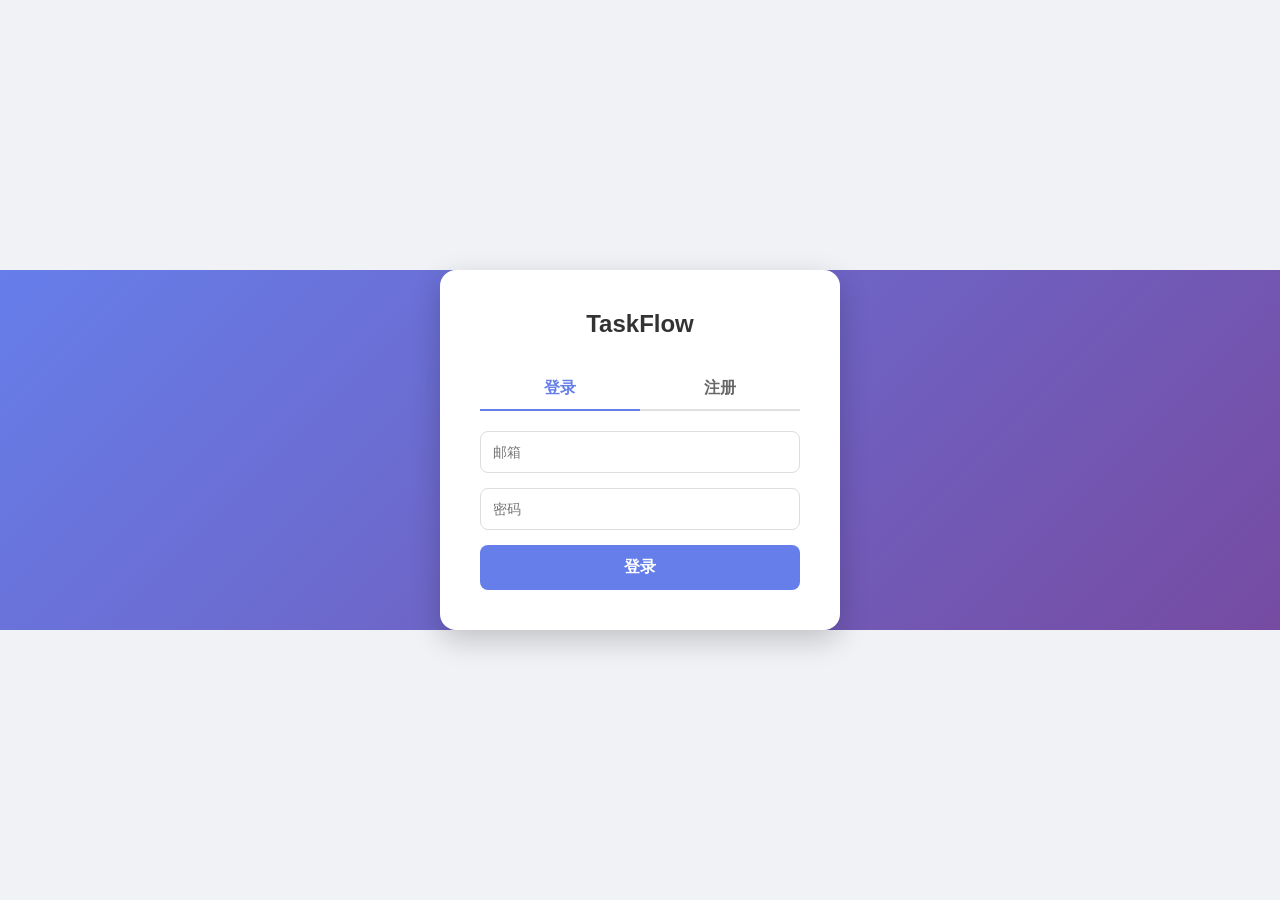
==== frontend/login.html @ 15413baa "简易前端搭建完成" ====
<!DOCTYPE html>
<html lang="zh">
<head>
    <meta charset="UTF-8">
    <meta name="viewport" content="width=device-width, initial-scale=1.0">
    <title>登录 · TaskFlow</title>
    <link rel="stylesheet" href="css/style.css">
</head>
<body>
    <div class="auth-container">
        <div class="auth-card">
            <h2>TaskFlow</h2>
            <div class="auth-tabs">
                <div class="auth-tab active" data-tab="login">登录</div>
                <div class="auth-tab" data-tab="register">注册</div>
            </div>
            <div class="auth-form" id="login-form" style="display: block;">
                <input type="email" id="login-email" placeholder="邮箱" required>
                <input type="password" id="login-password" placeholder="密码" required>
                <button id="login-btn">登录</button>
                <div class="error-msg" id="login-error"></div>
            </div>
            <div class="auth-form" id="register-form" style="display: none;">
                <input type="email" id="register-email" placeholder="邮箱" required>
                <input type="text" id="register-username" placeholder="用户名" required>
                <input type="password" id="register-password" placeholder="密码" required>
                <button id="register-btn">注册</button>
                <div class="error-msg" id="register-error"></div>
            </div>
        </div>
    </div>
    <script type="module" src="js/auth.js"></script>
    <script type="module">
        import { login, register } from './js/auth.js';

        // 如果已登录，直接跳转到任务页
        if (localStorage.getItem('access_token')) {
            window.location.href = '/tasks.html';
        }

        // 选项卡切换
        document.querySelectorAll('.auth-tab').forEach(tab => {
            tab.addEventListener('click', (e) => {
                document.querySelectorAll('.auth-tab').forEach(t => t.classList.remove('active'));
                e.target.classList.add('active');
                const tabName = e.target.dataset.tab;
                document.getElementById('login-form').style.display = tabName === 'login' ? 'block' : 'none';
                document.getElementById('register-form').style.display = tabName === 'register' ? 'block' : 'none';
            });
        });

        document.getElementById('login-btn').addEventListener('click', async () => {
            const email = document.getElementById('login-email').value;
            const password = document.getElementById('login-password').value;
            const errorDiv = document.getElementById('login-error');
            const result = await login(email, password);
            if (result.success) {
                window.location.href = '/tasks.html';
            } else {
                errorDiv.textContent = result.error;
            }
        });

        document.getElementById('register-btn').addEventListener('click', async () => {
            const email = document.getElementById('register-email').value;
            const username = document.getElementById('register-username').value;
            const password = document.getElementById('register-password').value;
            const errorDiv = document.getElementById('register-error');
            const result = await register(email, username, password);
            if (result.success) {
                window.location.href = '/tasks.html';
            } else {
                errorDiv.textContent = result.error;
            }
        });
    </script>
</body>
</html>
---- frontend/css/style.css ----
* {
    box-sizing: border-box;
    margin: 0;
    padding: 0;
}

body {
    font-family: 'Segoe UI', Tahoma, Geneva, Verdana, sans-serif;
    background: #f0f2f5;
    height: 100vh;
    display: flex;
    justify-content: center;
    align-items: center;
}

#app {
    width: 100%;
    max-width: 1200px;
    height: 90vh;
    background: white;
    border-radius: 16px;
    box-shadow: 0 4px 20px rgba(0, 0, 0, 0.1);
    display: flex;
    flex-direction: column;
    overflow: hidden;
}

/* 登录/注册页 */
.auth-container {
    flex: 1;
    display: flex;
    justify-content: center;
    align-items: center;
    background: linear-gradient(135deg, #667eea 0%, #764ba2 100%);
}

.auth-card {
    background: white;
    padding: 40px;
    border-radius: 16px;
    width: 400px;
    box-shadow: 0 10px 30px rgba(0, 0, 0, 0.2);
}

.auth-card h2 {
    text-align: center;
    margin-bottom: 30px;
    color: #333;
}

.auth-tabs {
    display: flex;
    margin-bottom: 20px;
    border-bottom: 2px solid #e0e0e0;
}

.auth-tab {
    flex: 1;
    text-align: center;
    padding: 10px;
    cursor: pointer;
    font-weight: bold;
    color: #666;
    transition: all 0.2s;
}

.auth-tab.active {
    color: #667eea;
    border-bottom: 2px solid #667eea;
    margin-bottom: -2px;
}

.auth-form input {
    width: 100%;
    padding: 12px;
    margin-bottom: 15px;
    border: 1px solid #ddd;
    border-radius: 8px;
    font-size: 14px;
}

.auth-form button {
    width: 100%;
    padding: 12px;
    background: #667eea;
    color: white;
    border: none;
    border-radius: 8px;
    font-size: 16px;
    font-weight: bold;
    cursor: pointer;
    transition: background 0.2s;
}

.auth-form button:hover {
    background: #5a67d8;
}

.error-msg {
    color: #e53e3e;
    font-size: 14px;
    margin-top: -10px;
    margin-bottom: 10px;
    text-align: center;
}

/* 主界面 */
.main-container {
    flex: 1;
    display: flex;
    flex-direction: column;
    height: 100%;
}

.header {
    background: white;
    padding: 16px 24px;
    border-bottom: 1px solid #e0e0e0;
    display: flex;
    justify-content: space-between;
    align-items: center;
}

.header h1 {
    font-size: 24px;
    color: #333;
}

.header-right {
    display: flex;
    align-items: center;
    gap: 20px;
}

.user-info {
    font-weight: bold;
    color: #667eea;
}

.logout-btn {
    background: #e53e3e;
    color: white;
    border: none;
    padding: 8px 16px;
    border-radius: 8px;
    cursor: pointer;
    font-weight: bold;
}

.logout-btn:hover {
    background: #c53030;
}

.tabs {
    display: flex;
    background: white;
    border-bottom: 1px solid #e0e0e0;
}

.tab {
    padding: 14px 24px;
    cursor: pointer;
    font-weight: 500;
    color: #666;
    border-bottom: 3px solid transparent;
    transition: all 0.2s;
}

.tab.active {
    color: #667eea;
    border-bottom-color: #667eea;
}

.content {
    flex: 1;
    overflow-y: auto;
    padding: 24px;
    background: #f9fafc;
}

/* 任务卡片 */
.task-list {
    display: flex;
    flex-direction: column;
    gap: 12px;
}

.task-card {
    background: white;
    border-radius: 12px;
    padding: 16px;
    box-shadow: 0 2px 8px rgba(0, 0, 0, 0.05);
    border-left: 4px solid transparent;
    transition: transform 0.2s;
}

.task-card:hover {
    transform: translateX(4px);
    box-shadow: 0 4px 12px rgba(0, 0, 0, 0.1);
}

.task-header {
    display: flex;
    justify-content: space-between;
    align-items: center;
    margin-bottom: 8px;
}

.task-title {
    font-size: 18px;
    font-weight: bold;
}

.task-priority {
    padding: 4px 8px;
    border-radius: 16px;
    font-size: 12px;
    font-weight: bold;
    text-transform: uppercase;
}

.priority-low {
    background: #e6fffa;
    color: #319795;
}

.priority-medium {
    background: #feebc8;
    color: #dd6b20;
}

.priority-high {
    background: #fed7d7;
    color: #c53030;
}

.task-meta {
    display: flex;
    gap: 20px;
    color: #666;
    font-size: 14px;
    margin-bottom: 8px;
}

.task-description {
    margin-bottom: 8px;
    color: #444;
    line-height: 1.5;
}

.task-status {
    display: inline-block;
    padding: 4px 12px;
    border-radius: 20px;
    font-size: 13px;
    font-weight: 500;
    background: #e2e8f0;
    color: #2d3748;
    margin-bottom: 8px;
}

.status-pending {
    background: #fed7d7;
    color: #c53030;
}

.status-doing {
    background: #feebc8;
    color: #dd6b20;
}

.status-done {
    background: #c6f6d5;
    color: #276749;
}

.task-actions {
    margin-top: 12px;
    display: flex;
    gap: 8px;
    flex-wrap: wrap;
}

.task-actions select,
.task-actions input,
.task-actions button {
    padding: 6px 12px;
    border: 1px solid #ddd;
    border-radius: 6px;
    background: white;
    cursor: pointer;
    font-size: 13px;
}

.task-actions button.primary {
    background: #667eea;
    color: white;
    border: none;
}

.task-actions button.primary:hover {
    background: #5a67d8;
}

.task-actions button.danger {
    background: #e53e3e;
    color: white;
    border: none;
}

.task-actions button.danger:hover {
    background: #c53030;
}

.assignees {
    margin-top: 8px;
    font-size: 13px;
}

.assignee-tag {
    display: inline-block;
    background: #e2e8f0;
    padding: 2px 8px;
    border-radius: 12px;
    margin-right: 6px;
}

/* 创建任务表单 */
.create-task {
    background: white;
    border-radius: 12px;
    padding: 20px;
    margin-bottom: 24px;
    box-shadow: 0 2px 8px rgba(0, 0, 0, 0.05);
}

.create-task h3 {
    margin-bottom: 16px;
    color: #333;
}

.form-row {
    display: flex;
    gap: 12px;
    flex-wrap: wrap;
    margin-bottom: 12px;
}

.form-row input,
.form-row select,
.form-row textarea {
    flex: 1;
    padding: 10px;
    border: 1px solid #ddd;
    border-radius: 8px;
    font-size: 14px;
}

.form-row textarea {
    min-width: 100%;
    resize: vertical;
}

/* 通知列表 */
.notification-list {
    display: flex;
    flex-direction: column;
    gap: 8px;
}

.notification-item {
    background: white;
    border-radius: 8px;
    padding: 12px;
    display: flex;
    justify-content: space-between;
    align-items: center;
    border-left: 4px solid #667eea;
}

.notification-item.new {
    background: #e6fffa;
    border-left-color: #38b2ac;
}

.notification-message {
    flex: 1;
}

.notification-time {
    color: #666;
    font-size: 12px;
    margin: 0 12px;
}

.delete-notif {
    background: #e53e3e;
    color: white;
    border: none;
    border-radius: 4px;
    padding: 4px 8px;
    cursor: pointer;
}

/* 加载状态 */
.loading {
    text-align: center;
    padding: 40px;
    color: #999;
}
.user-pagination {
    margin-bottom: 16px;
    display: flex;
    align-items: center;
    gap: 10px;
}
.user-pagination button {
    padding: 4px 12px;
    background: #667eea;
    color: white;
    border: none;
    border-radius: 4px;
    cursor: pointer;
}
.user-pagination button:disabled {
    background: #ccc;
    cursor: not-allowed;
}
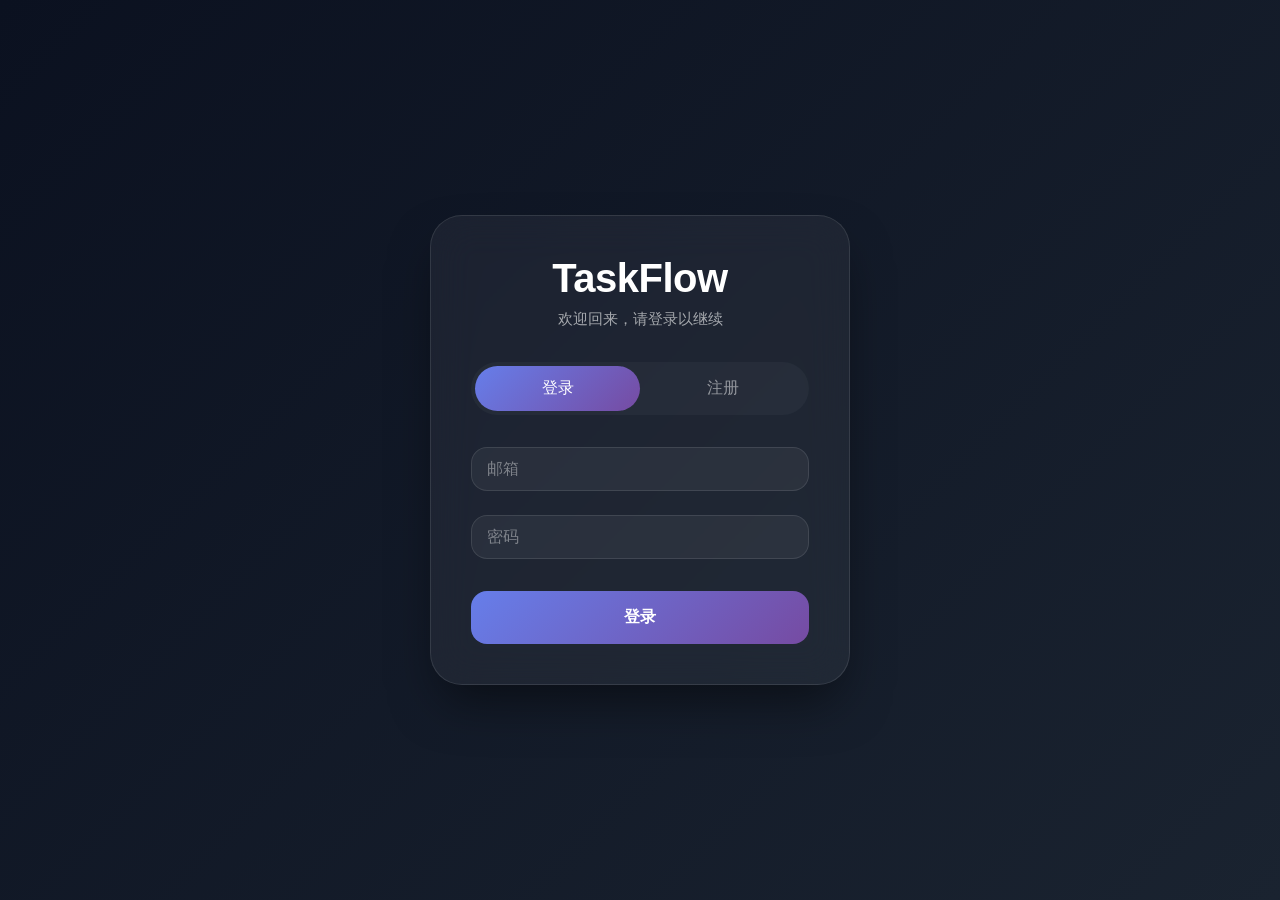
==== commit 5b9203eb: "优化了登陆页面" ====
--- a/frontend/login.html
+++ b/frontend/login.html
@@ -5,27 +5,54 @@
     <meta name="viewport" content="width=device-width, initial-scale=1.0">
     <title>登录 · TaskFlow</title>
     <link rel="stylesheet" href="css/style.css">
+    <!-- 如果无法访问 Google Fonts，可注释掉以下三行 -->
+    <!-- <link rel="preconnect" href="https://fonts.googleapis.com">
+    <link rel="preconnect" href="https://fonts.gstatic.com" crossorigin>
+    <link href="https://fonts.googleapis.com/css2?family=Inter:ital,opsz,wght@0,14..32,100..900;1,14..32,100..900&display=swap" rel="stylesheet"> -->
 </head>
-<body>
-    <div class="auth-container">
+<body class="login-page">
+    <div class="auth-page">
         <div class="auth-card">
-            <h2>TaskFlow</h2>
+            <div class="auth-header">
+                <h1>TaskFlow</h1>
+                <p>欢迎回来，请登录以继续</p>
+            </div>
             <div class="auth-tabs">
-                <div class="auth-tab active" data-tab="login">登录</div>
-                <div class="auth-tab" data-tab="register">注册</div>
+                <button class="auth-tab active" data-tab="login">登录</button>
+                <button class="auth-tab" data-tab="register">注册</button>
+                <span class="tab-slider"></span>
             </div>
-            <div class="auth-form" id="login-form" style="display: block;">
-                <input type="email" id="login-email" placeholder="邮箱" required>
-                <input type="password" id="login-password" placeholder="密码" required>
-                <button id="login-btn">登录</button>
-                <div class="error-msg" id="login-error"></div>
-            </div>
-            <div class="auth-form" id="register-form" style="display: none;">
-                <input type="email" id="register-email" placeholder="邮箱" required>
-                <input type="text" id="register-username" placeholder="用户名" required>
-                <input type="password" id="register-password" placeholder="密码" required>
-                <button id="register-btn">注册</button>
-                <div class="error-msg" id="register-error"></div>
+            <div class="auth-forms">
+                <!-- 登录表单 -->
+                <form class="auth-form active" id="login-form" onsubmit="return false;">
+                    <div class="input-group">
+                        <input type="email" id="login-email" placeholder=" " required>
+                        <label for="login-email">邮箱</label>
+                    </div>
+                    <div class="input-group">
+                        <input type="password" id="login-password" placeholder=" " required>
+                        <label for="login-password">密码</label>
+                    </div>
+                    <button type="submit" class="auth-button" id="login-btn">登录</button>
+                    <div class="error-msg" id="login-error"></div>
+                </form>
+                <!-- 注册表单 -->
+                <form class="auth-form" id="register-form" onsubmit="return false;">
+                    <div class="input-group">
+                        <input type="email" id="register-email" placeholder=" " required>
+                        <label for="register-email">邮箱</label>
+                    </div>
+                    <div class="input-group">
+                        <input type="text" id="register-username" placeholder=" " required>
+                        <label for="register-username">用户名</label>
+                    </div>
+                    <div class="input-group">
+                        <input type="password" id="register-password" placeholder=" " required>
+                        <label for="register-password">密码</label>
+                    </div>
+                    <button type="submit" class="auth-button" id="register-btn">注册</button>
+                    <div class="error-msg" id="register-error"></div>
+                </form>
             </div>
         </div>
     </div>
@@ -33,22 +60,38 @@
     <script type="module">
         import { login, register } from './js/auth.js';
 
-        // 如果已登录，直接跳转到任务页
         if (localStorage.getItem('access_token')) {
             window.location.href = '/tasks.html';
         }
 
         // 选项卡切换
-        document.querySelectorAll('.auth-tab').forEach(tab => {
-            tab.addEventListener('click', (e) => {
-                document.querySelectorAll('.auth-tab').forEach(t => t.classList.remove('active'));
-                e.target.classList.add('active');
-                const tabName = e.target.dataset.tab;
-                document.getElementById('login-form').style.display = tabName === 'login' ? 'block' : 'none';
-                document.getElementById('register-form').style.display = tabName === 'register' ? 'block' : 'none';
+        const tabs = document.querySelectorAll('.auth-tab');
+        const forms = document.querySelectorAll('.auth-form');
+        const slider = document.querySelector('.tab-slider');
+
+        function setActiveTab(tabId) {
+            tabs.forEach(t => t.classList.remove('active'));
+            forms.forEach(f => f.classList.remove('active'));
+            document.querySelector(`[data-tab="${tabId}"]`).classList.add('active');
+            document.getElementById(`${tabId}-form`).classList.add('active');
+
+            const activeTab = document.querySelector('.auth-tab.active');
+            slider.style.width = `${activeTab.offsetWidth}px`;
+            slider.style.left = `${activeTab.offsetLeft}px`;
+        }
+
+        tabs.forEach(tab => {
+            tab.addEventListener('click', () => {
+                setActiveTab(tab.dataset.tab);
             });
         });
 
+        window.addEventListener('load', () => setActiveTab('login'));
+        window.addEventListener('resize', () => {
+            setActiveTab(document.querySelector('.auth-tab.active').dataset.tab);
+        });
+
+        // 登录
         document.getElementById('login-btn').addEventListener('click', async () => {
             const email = document.getElementById('login-email').value;
             const password = document.getElementById('login-password').value;
@@ -58,9 +101,11 @@
                 window.location.href = '/tasks.html';
             } else {
                 errorDiv.textContent = result.error;
+                errorDiv.style.display = 'block';
             }
         });
 
+        // 注册
         document.getElementById('register-btn').addEventListener('click', async () => {
             const email = document.getElementById('register-email').value;
             const username = document.getElementById('register-username').value;
@@ -71,6 +116,7 @@
                 window.location.href = '/tasks.html';
             } else {
                 errorDiv.textContent = result.error;
+                errorDiv.style.display = 'block';
             }
         });
     </script>
--- a/frontend/css/style.css
+++ b/frontend/css/style.css
@@ -1,3 +1,4 @@
+/* ===== 全局重置与基础 ===== */
 * {
     box-sizing: border-box;
     margin: 0;
@@ -25,86 +26,7 @@
     overflow: hidden;
 }
 
-/* 登录/注册页 */
-.auth-container {
-    flex: 1;
-    display: flex;
-    justify-content: center;
-    align-items: center;
-    background: linear-gradient(135deg, #667eea 0%, #764ba2 100%);
-}
-
-.auth-card {
-    background: white;
-    padding: 40px;
-    border-radius: 16px;
-    width: 400px;
-    box-shadow: 0 10px 30px rgba(0, 0, 0, 0.2);
-}
-
-.auth-card h2 {
-    text-align: center;
-    margin-bottom: 30px;
-    color: #333;
-}
-
-.auth-tabs {
-    display: flex;
-    margin-bottom: 20px;
-    border-bottom: 2px solid #e0e0e0;
-}
-
-.auth-tab {
-    flex: 1;
-    text-align: center;
-    padding: 10px;
-    cursor: pointer;
-    font-weight: bold;
-    color: #666;
-    transition: all 0.2s;
-}
-
-.auth-tab.active {
-    color: #667eea;
-    border-bottom: 2px solid #667eea;
-    margin-bottom: -2px;
-}
-
-.auth-form input {
-    width: 100%;
-    padding: 12px;
-    margin-bottom: 15px;
-    border: 1px solid #ddd;
-    border-radius: 8px;
-    font-size: 14px;
-}
-
-.auth-form button {
-    width: 100%;
-    padding: 12px;
-    background: #667eea;
-    color: white;
-    border: none;
-    border-radius: 8px;
-    font-size: 16px;
-    font-weight: bold;
-    cursor: pointer;
-    transition: background 0.2s;
-}
-
-.auth-form button:hover {
-    background: #5a67d8;
-}
-
-.error-msg {
-    color: #e53e3e;
-    font-size: 14px;
-    margin-top: -10px;
-    margin-bottom: 10px;
-    text-align: center;
-}
-
-/* 主界面 */
+/* ===== 主界面（任务管理/通知中心） ===== */
 .main-container {
     flex: 1;
     display: flex;
@@ -408,6 +330,8 @@
     padding: 40px;
     color: #999;
 }
+
+/* 用户分页 */
 .user-pagination {
     margin-bottom: 16px;
     display: flex;
@@ -425,4 +349,233 @@
 .user-pagination button:disabled {
     background: #ccc;
     cursor: not-allowed;
+}
+
+/* 通知图标 */
+.notification-icon {
+    text-decoration: none;
+    color: #333;
+    font-size: 18px;
+    position: relative;
+    margin-right: 15px;
+}
+
+.notification-icon span {
+    background: #e53e3e;
+    color: white;
+    border-radius: 50%;
+    padding: 2px 6px;
+    font-size: 12px;
+    position: absolute;
+    top: -8px;
+    right: -10px;
+}
+
+/* 返回链接（通知页用） */
+.back-link {
+    text-decoration: none;
+    color: #667eea;
+    margin-right: 15px;
+}
+.back-link:hover {
+    text-decoration: underline;
+}
+
+/* ===== 登录页专用高级样式 ===== */
+.auth-page {
+    min-height: 100vh;
+    display: flex;
+    align-items: center;
+    justify-content: center;
+    background: linear-gradient(135deg, #0B1120 0%, #1A2330 100%);
+    font-family: 'Inter', -apple-system, BlinkMacSystemFont, 'Segoe UI', sans-serif;
+    padding: 20px;
+}
+
+.auth-page .auth-card {
+    width: 100%;
+    max-width: 420px;
+    background: rgba(255, 255, 255, 0.05);
+    backdrop-filter: blur(20px);
+    -webkit-backdrop-filter: blur(20px);
+    border: 1px solid rgba(255, 255, 255, 0.1);
+    border-radius: 32px;
+    padding: 40px;
+    box-shadow: 0 25px 50px -12px rgba(0, 0, 0, 0.5);
+    transition: transform 0.3s ease;
+}
+
+.auth-page .auth-card:hover {
+    transform: translateY(-5px);
+}
+
+.auth-page .auth-header {
+    text-align: center;
+    margin-bottom: 32px;
+}
+
+.auth-page .auth-header h1 {
+    color: white;
+    font-size: 2.5rem;
+    font-weight: 600;
+    letter-spacing: -0.5px;
+    margin-bottom: 8px;
+}
+
+.auth-page .auth-header p {
+    color: rgba(255, 255, 255, 0.6);
+    font-size: 0.95rem;
+}
+
+/* 选项卡 */
+.auth-page .auth-tabs {
+    display: flex;
+    position: relative;
+    background: rgba(255, 255, 255, 0.03);
+    border-radius: 40px;
+    padding: 4px;
+    margin-bottom: 32px;
+}
+
+.auth-page .auth-tab {
+    flex: 1;
+    padding: 12px 0;
+    background: transparent;
+    border: none;
+    color: rgba(255, 255, 255, 0.5);
+    font-size: 1rem;
+    font-weight: 500;
+    cursor: pointer;
+    transition: color 0.3s;
+    position: relative;
+    z-index: 1;
+}
+
+.auth-page .auth-tab.active {
+    color: white;
+}
+
+.auth-page .tab-slider {
+    position: absolute;
+    height: calc(100% - 8px);
+    top: 4px;
+    left: 4px;
+    background: linear-gradient(135deg, #667eea 0%, #764ba2 100%);
+    border-radius: 40px;
+    transition: left 0.3s ease, width 0.3s ease;
+    z-index: 0;
+}
+
+/* 表单容器 */
+.auth-page .auth-forms {
+    position: relative;
+}
+
+.auth-page .auth-form {
+    display: none;
+    opacity: 0;
+    transition: opacity 0.3s ease;
+}
+
+.auth-page .auth-form.active {
+    display: block;
+    opacity: 1;
+}
+
+/* 输入组 */
+.auth-page .input-group {
+    position: relative;
+    margin-bottom: 24px;
+}
+
+.auth-page .input-group input {
+    width: 100%;
+    padding: 16px 16px 8px;
+    background: rgba(255, 255, 255, 0.05);
+    border: 1px solid rgba(255, 255, 255, 0.1);
+    border-radius: 16px;
+    font-size: 1rem;
+    color: white;
+    outline: none;
+    transition: border-color 0.3s, box-shadow 0.3s;
+}
+
+.auth-page .input-group input:focus {
+    border-color: #667eea;
+    box-shadow: 0 0 0 4px rgba(102, 126, 234, 0.1);
+}
+
+.auth-page .input-group label {
+    position: absolute;
+    left: 16px;
+    top: 50%;
+    transform: translateY(-50%);
+    color: rgba(255, 255, 255, 0.4);
+    font-size: 1rem;
+    pointer-events: none;
+    transition: all 0.2s ease;
+}
+
+.auth-page .input-group input:focus + label,
+.auth-page .input-group input:not(:placeholder-shown) + label {
+    top: 8px;
+    transform: translateY(0);
+    font-size: 0.75rem;
+    color: #667eea;
+}
+
+/* 登录/注册按钮 */
+.auth-page .auth-button {
+    width: 100%;
+    padding: 16px;
+    background: linear-gradient(135deg, #667eea 0%, #764ba2 100%);
+    border: none;
+    border-radius: 16px;
+    color: white;
+    font-size: 1rem;
+    font-weight: 600;
+    cursor: pointer;
+    transition: transform 0.2s, box-shadow 0.2s;
+    margin-top: 8px;
+}
+
+.auth-page .auth-button:hover {
+    transform: translateY(-2px);
+    box-shadow: 0 10px 25px -5px rgba(102, 126, 234, 0.5);
+}
+
+.auth-page .auth-button:active {
+    transform: translateY(0);
+}
+
+/* 错误提示（登录页内） */
+.auth-page .error-msg {
+    color: #fc8181;
+    font-size: 0.875rem;
+    margin-top: 16px;
+    text-align: center;
+    display: none;
+    background: rgba(252, 129, 129, 0.1);
+    padding: 8px;
+    border-radius: 12px;
+    border: 1px solid rgba(252, 129, 129, 0.2);
+}
+
+/* 响应式调整 */
+@media (max-width: 480px) {
+    .auth-page .auth-card {
+        padding: 30px 20px;
+    }
+    .auth-page .auth-header h1 {
+        font-size: 2rem;
+    }
+}
+
+/* 登录页专用 body 重置（覆盖全局 body 样式） */
+body.login-page {
+    background: transparent;
+    height: auto;
+    display: block;
+    padding: 0;
+    margin: 0;
 }
